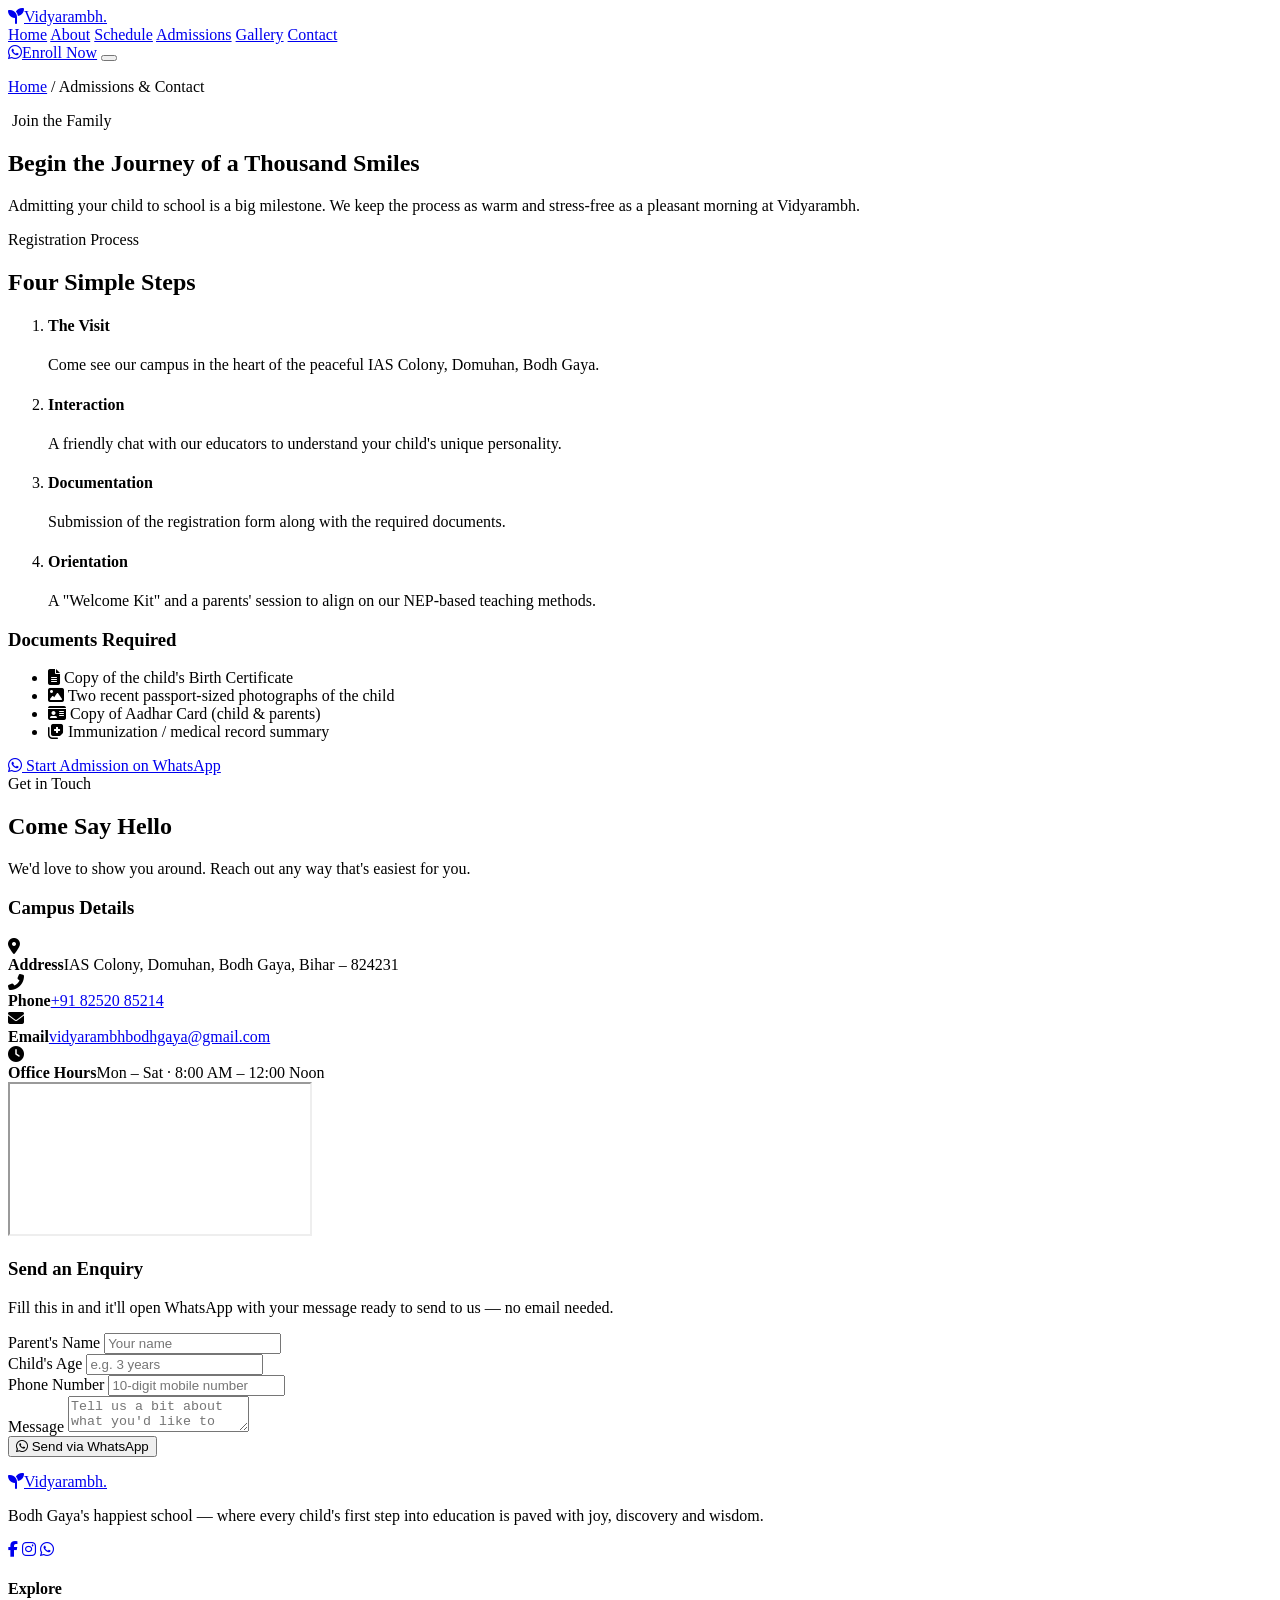
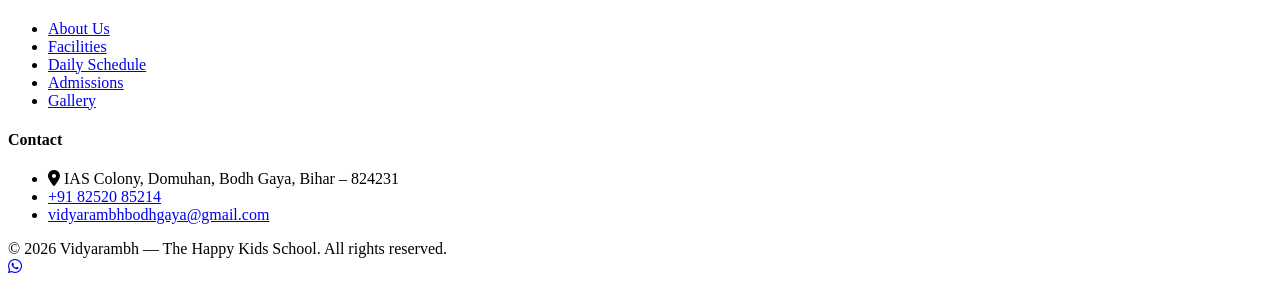
==== admissions.html @ e0a24df2 "Add files via upload" ====
<!DOCTYPE html>
<html lang="en">
<head>
<meta charset="UTF-8">
<meta name="viewport" content="width=device-width, initial-scale=1.0">
<title>Admissions & Contact — Vidyarambh | Bodh Gaya</title>
<meta name="description" content="Begin the journey of a thousand smiles — Vidyarambh's admissions process, documents required, and how to get in touch in Bodh Gaya.">
<link rel="preconnect" href="https://fonts.googleapis.com">
<link rel="preconnect" href="https://fonts.gstatic.com" crossorigin>
<link href="https://fonts.googleapis.com/css2?family=Baloo+2:wght@500;600;700;800&family=Inter:wght@400;500;600;700&display=swap" rel="stylesheet">
<link rel="stylesheet" href="https://cdnjs.cloudflare.com/ajax/libs/font-awesome/6.4.0/css/all.min.css">
<link rel="stylesheet" href="assets/style.css">
</head>
<body data-page="admissions">

<svg width="0" height="0" style="position:absolute">
  <defs>
    <clipPath id="leafClip" clipPathUnits="objectBoundingBox">
      <path d="M0.5,0 C0.85,0.08 1,0.42 0.78,0.72 C0.62,0.94 0.38,0.94 0.22,0.72 C0,0.42 0.15,0.08 0.5,0 Z"/>
    </clipPath>
  </defs>
</svg>

<header>
  <div class="container navbar">
    <a href="index.html" class="logo"><span class="leaf-dot"><i class="fas fa-seedling"></i></span>Vidyarambh<span style="color:var(--coral)">.</span></a>
    <nav class="nav-links" id="navLinks">
      <a href="index.html#about" data-nav="home">Home</a>
      <a href="index.html#offerings" data-nav="home">About</a>
      <a href="schedule.html" data-nav="schedule">Schedule</a>
      <a href="admissions.html" data-nav="admissions">Admissions</a>
      <a href="gallery.html" data-nav="gallery">Gallery</a>
      <a href="admissions.html#contact" data-nav="admissions">Contact</a>
    </nav>
    <div class="nav-cta">
      <a href="https://wa.me/918252085214?text=Hello%20Vidyarambh%20School!%20I%20would%20like%20to%20enquire%20about%20admissions." target="_blank" rel="noopener" class="btn btn-primary" data-confetti><i class="fab fa-whatsapp"></i><span>Enroll Now</span></a>
      <button class="hamburger" id="hamburger" aria-label="Toggle menu" aria-expanded="false" aria-controls="navLinks">
        <span></span><span></span><span></span>
      </button>
    </div>
  </div>
</header>

<section class="page-hero">
  <div class="decor-layer kite-field"></div>
  <div class="container" style="position:relative;z-index:2;">
    <p class="breadcrumb"><a href="index.html">Home</a> / Admissions &amp; Contact</p>
    <div class="eyebrow"><i class="fas fa-house-heart"></i> Join the Family</div>
    <h1>Begin the Journey of a Thousand Smiles</h1>
    <p>Admitting your child to school is a big milestone. We keep the process as warm and stress-free as a pleasant morning at Vidyarambh.</p>
  </div>
</section>

<section id="admissions" class="admissions">
  <div class="container">
    <div class="section-head reveal">
      <div class="eyebrow">Registration Process</div>
      <h2>Four Simple Steps</h2>
    </div>
    <div class="adm-grid">
      <ol class="steps reveal">
        <li><h4>The Visit</h4><p>Come see our campus in the heart of the peaceful IAS Colony, Domuhan, Bodh Gaya.</p></li>
        <li><h4>Interaction</h4><p>A friendly chat with our educators to understand your child's unique personality.</p></li>
        <li><h4>Documentation</h4><p>Submission of the registration form along with the required documents.</p></li>
        <li><h4>Orientation</h4><p>A "Welcome Kit" and a parents' session to align on our NEP-based teaching methods.</p></li>
      </ol>
      <div class="docs-card reveal">
        <h3>Documents Required</h3>
        <ul>
          <li><i class="fas fa-file-lines"></i> Copy of the child's Birth Certificate</li>
          <li><i class="fas fa-image"></i> Two recent passport-sized photographs of the child</li>
          <li><i class="fas fa-id-card"></i> Copy of Aadhar Card (child &amp; parents)</li>
          <li><i class="fas fa-notes-medical"></i> Immunization / medical record summary</li>
        </ul>
        <a href="https://wa.me/918252085214?text=Hello%20Vidyarambh%20School!%20I'd%20like%20to%20start%20the%20admission%20process." target="_blank" rel="noopener" class="btn btn-primary btn-block" data-confetti style="margin-top:8px;"><i class="fab fa-whatsapp"></i> Start Admission on WhatsApp</a>
      </div>
    </div>
  </div>
</section>
<div class="scallop scallop-leaf"></div>

<section id="contact" class="contact">
  <div class="container">
    <div class="section-head reveal">
      <div class="eyebrow">Get in Touch</div>
      <h2>Come Say Hello</h2>
      <p>We'd love to show you around. Reach out any way that's easiest for you.</p>
    </div>
    <div class="contact-grid">
      <div class="contact-info reveal">
        <h3>Campus Details</h3>
        <div class="info-row">
          <i class="fas fa-map-marker-alt"></i>
          <div><strong>Address</strong><span>IAS Colony, Domuhan, Bodh Gaya, Bihar – 824231</span></div>
        </div>
        <div class="info-row">
          <i class="fas fa-phone-alt"></i>
          <div><strong>Phone</strong><a href="tel:+918252085214">+91 82520 85214</a></div>
        </div>
        <div class="info-row">
          <i class="fas fa-envelope"></i>
          <div><strong>Email</strong><a href="mailto:Vidyarambhbodhgaya@gmail.com">vidyarambhbodhgaya@gmail.com</a></div>
        </div>
        <div class="info-row">
          <i class="fas fa-clock"></i>
          <div><strong>Office Hours</strong><span>Mon – Sat · 8:00 AM – 12:00 Noon</span></div>
        </div>
        <div class="map-embed">
          <iframe src="https://www.google.com/maps?q=Vidyarambh+The+Happy+Kids+School,+IAS+Colony,+Domuhan,+Bodh+Gaya,+Bihar+824231&output=embed" loading="lazy" referrerpolicy="no-referrer-when-downgrade" title="Vidyarambh School location on Google Maps"></iframe>
        </div>
      </div>

      <div class="enquiry reveal">
        <h3>Send an Enquiry</h3>
        <p class="hint">Fill this in and it'll open WhatsApp with your message ready to send to us — no email needed.</p>
        <form id="enquiryForm">
          <div class="two-col">
            <div class="form-row">
              <label for="parentName">Parent's Name</label>
              <input type="text" id="parentName" required placeholder="Your name">
            </div>
            <div class="form-row">
              <label for="childAge">Child's Age</label>
              <input type="text" id="childAge" required placeholder="e.g. 3 years">
            </div>
          </div>
          <div class="form-row">
            <label for="phone">Phone Number</label>
            <input type="tel" id="phone" required placeholder="10-digit mobile number">
          </div>
          <div class="form-row">
            <label for="message">Message</label>
            <textarea id="message" placeholder="Tell us a bit about what you'd like to know"></textarea>
          </div>
          <button type="submit" class="btn btn-primary btn-block"><i class="fab fa-whatsapp"></i> Send via WhatsApp</button>
          <p class="form-status" id="formStatus"></p>
        </form>
      </div>
    </div>
  </div>
</section>

<footer>
  <div class="container footer-grid">
    <div class="footer-brand">
      <a href="index.html" class="logo"><span class="leaf-dot"><i class="fas fa-seedling"></i></span>Vidyarambh<span style="color:var(--marigold)">.</span></a>
      <p>Bodh Gaya's happiest school — where every child's first step into education is paved with joy, discovery and wisdom.</p>
      <div class="socials">
        <a href="#" aria-label="Facebook"><i class="fab fa-facebook-f"></i></a>
        <a href="#" aria-label="Instagram"><i class="fab fa-instagram"></i></a>
        <a href="https://wa.me/918252085214" target="_blank" rel="noopener" aria-label="WhatsApp"><i class="fab fa-whatsapp"></i></a>
      </div>
    </div>
    <div>
      <h4>Explore</h4>
      <ul>
        <li><a href="index.html#about">About Us</a></li>
        <li><a href="index.html#offerings">Facilities</a></li>
        <li><a href="schedule.html">Daily Schedule</a></li>
        <li><a href="admissions.html">Admissions</a></li>
        <li><a href="gallery.html">Gallery</a></li>
      </ul>
    </div>
    <div>
      <h4>Contact</h4>
      <ul>
        <li><i class="fas fa-map-marker-alt"></i> IAS Colony, Domuhan, Bodh Gaya, Bihar – 824231</li>
        <li><a href="tel:+918252085214">+91 82520 85214</a></li>
        <li><a href="mailto:Vidyarambhbodhgaya@gmail.com">vidyarambhbodhgaya@gmail.com</a></li>
      </ul>
    </div>
  </div>
  <div class="copyright">&copy; 2026 Vidyarambh — The Happy Kids School. All rights reserved.</div>
</footer>

<a href="https://wa.me/918252085214?text=Hello%20Vidyarambh%20School!%20I%20would%20like%20to%20enquire%20about%20admissions." target="_blank" rel="noopener" class="wa-float" aria-label="Chat on WhatsApp"><i class="fab fa-whatsapp"></i></a>

<script src="assets/script.js"></script>
</body>
</html>
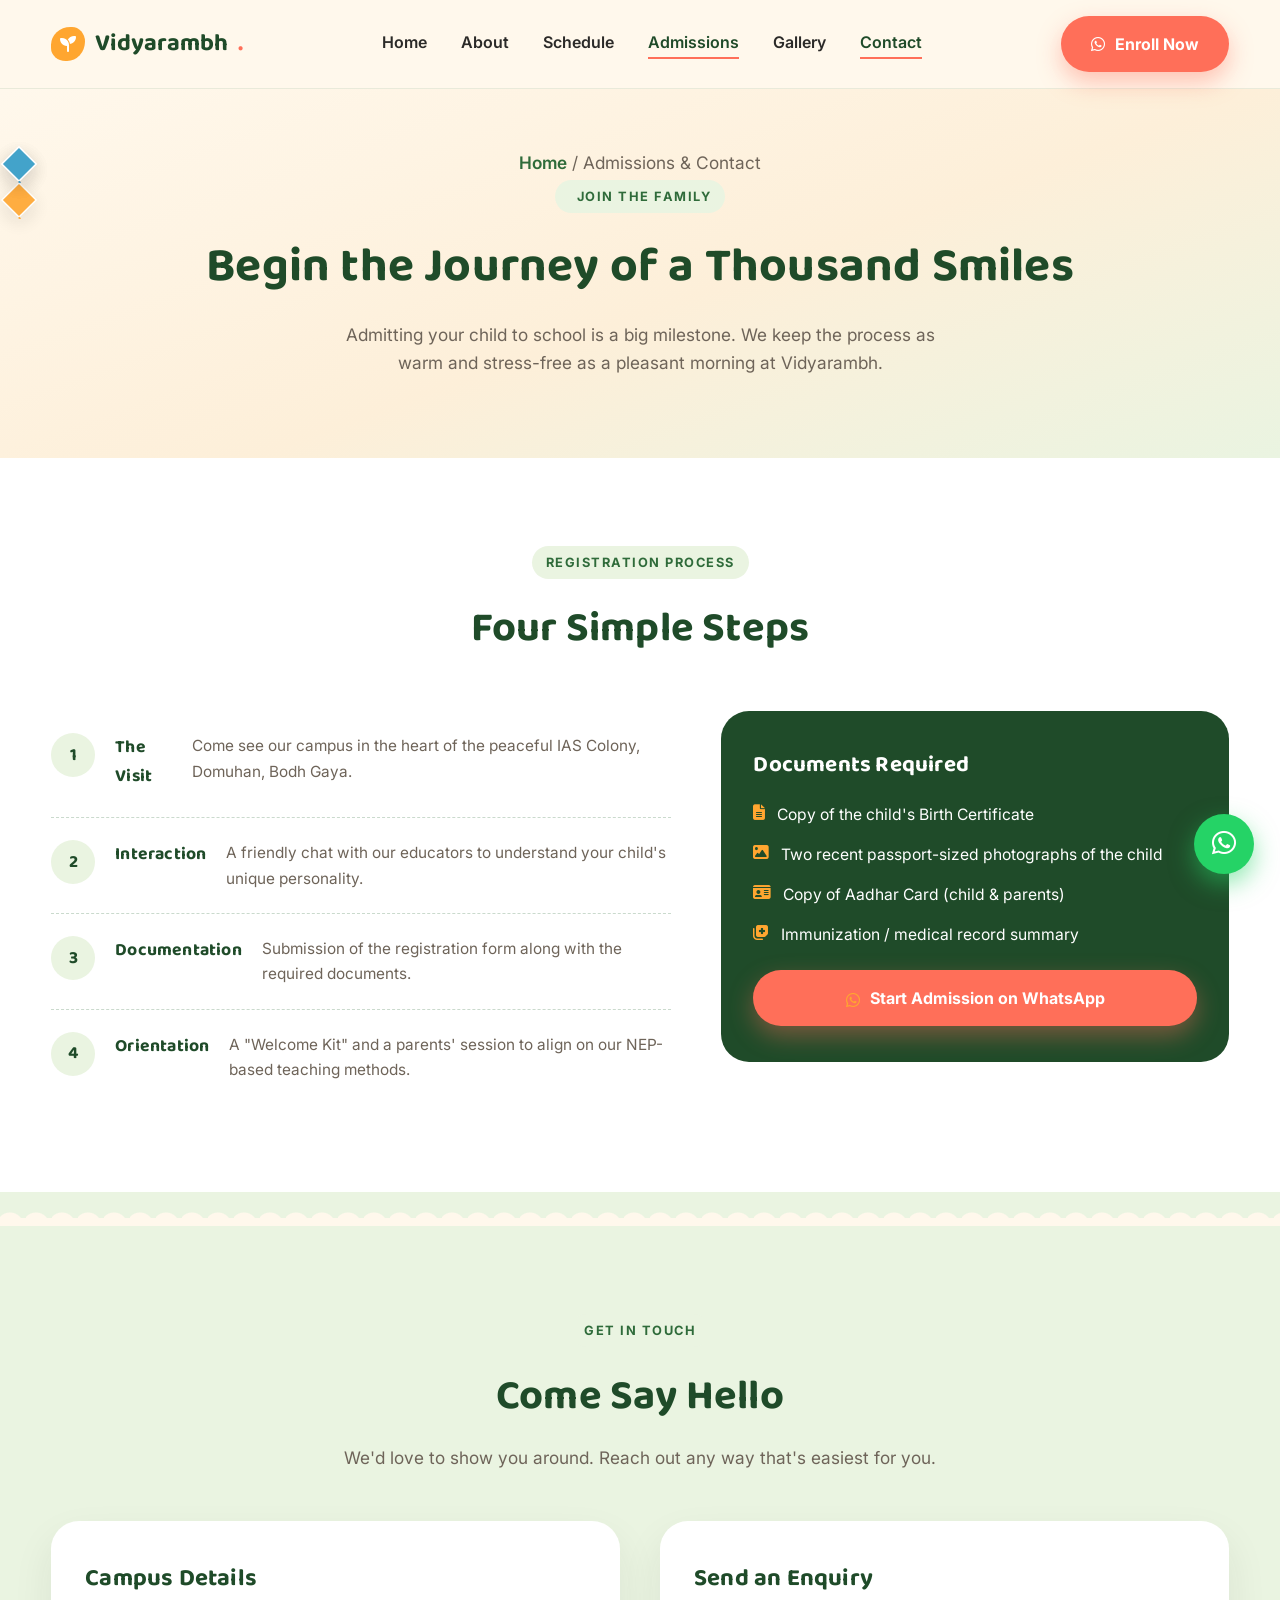
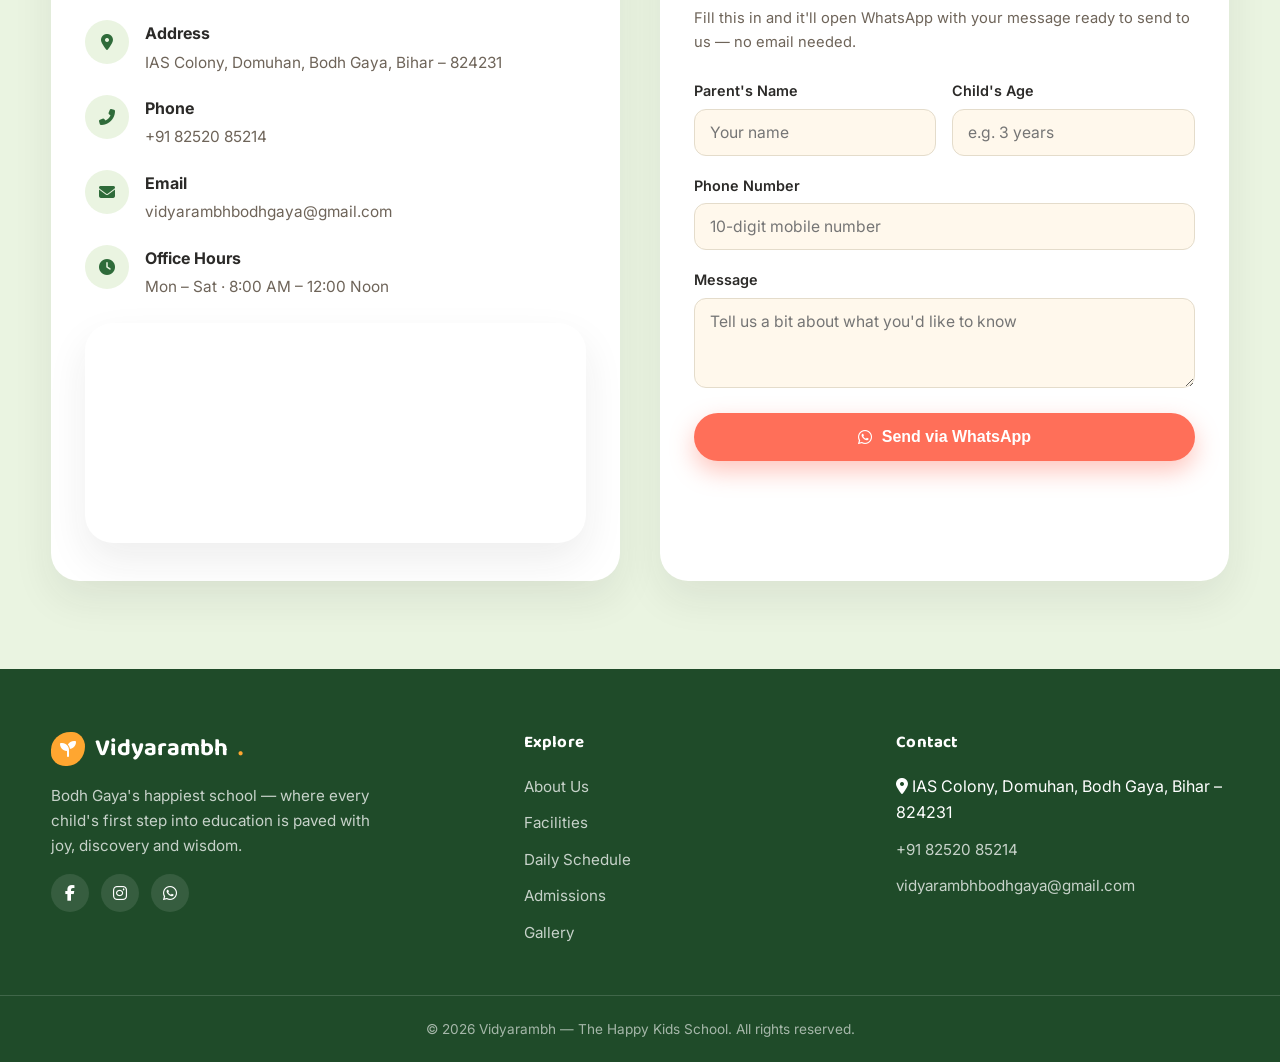
==== commit 11d08750: "Add files via upload" ====
--- a/admissions.html
+++ b/admissions.html
@@ -9,7 +9,7 @@
 <link rel="preconnect" href="https://fonts.gstatic.com" crossorigin>
 <link href="https://fonts.googleapis.com/css2?family=Baloo+2:wght@500;600;700;800&family=Inter:wght@400;500;600;700&display=swap" rel="stylesheet">
 <link rel="stylesheet" href="https://cdnjs.cloudflare.com/ajax/libs/font-awesome/6.4.0/css/all.min.css">
-<link rel="stylesheet" href="assets/style.css">
+<link rel="stylesheet" href="style.css">
 </head>
 <body data-page="admissions">
 
@@ -175,6 +175,6 @@
 
 <a href="https://wa.me/918252085214?text=Hello%20Vidyarambh%20School!%20I%20would%20like%20to%20enquire%20about%20admissions." target="_blank" rel="noopener" class="wa-float" aria-label="Chat on WhatsApp"><i class="fab fa-whatsapp"></i></a>
 
-<script src="assets/script.js"></script>
+<script src="script.js"></script>
 </body>
 </html>
--- a/style.css
+++ b/style.css
@@ -0,0 +1,312 @@
+/* =====================================================
+   VIDYARAMBH — shared stylesheet
+   ===================================================== */
+
+/* ---------- TOKENS ---------- */
+:root{
+  --marigold:#FFA630;
+  --coral:#FF6F59;
+  --peepal:#2F6B3A;
+  --peepal-deep:#1F4B29;
+  --leaf-tint:#EAF4E1;
+  --sky:#2FA8D5;
+  --cream:#FFF8EC;
+  --paper:#FFFFFF;
+  --ink:#2B2A28;
+  --ink-soft:#6E6459;
+  --radius-lg:28px;
+  --radius-md:18px;
+  --font-display:'Baloo 2', cursive;
+  --font-body:'Inter', sans-serif;
+  --shadow-soft:0 18px 40px rgba(43,42,40,0.08);
+}
+*{margin:0;padding:0;box-sizing:border-box;}
+html{scroll-behavior:smooth;}
+body{font-family:var(--font-body);color:var(--ink);background:var(--cream);line-height:1.65;overflow-x:hidden;
+  opacity:0; animation:pageIn .6s ease forwards;}
+@keyframes pageIn{to{opacity:1;}}
+h1,h2,h3,h4{font-family:var(--font-display);color:var(--peepal-deep);letter-spacing:.2px;}
+a{text-decoration:none;color:inherit;}
+img{display:block;max-width:100%;}
+.container{width:92%;max-width:1180px;margin:0 auto;}
+.eyebrow{display:inline-flex;align-items:center;gap:8px;font-weight:700;font-size:.8rem;letter-spacing:1.5px;text-transform:uppercase;color:var(--peepal);background:var(--leaf-tint);padding:6px 14px;border-radius:50px;margin-bottom:16px;}
+.section-head{text-align:center;max-width:640px;margin:0 auto 48px;}
+.section-head h2{font-size:clamp(1.9rem,3.5vw,2.6rem);margin-bottom:12px;}
+.section-head p{color:var(--ink-soft);font-size:1.08rem;}
+section{padding:88px 0;position:relative;}
+:focus-visible{outline:3px solid var(--sky);outline-offset:3px;}
+
+.leaf-frame{clip-path:url(#leafClip);}
+
+.scallop{height:34px;width:100%;}
+.scallop-cream{background:radial-gradient(circle at 10px 34px, transparent 13px, var(--cream) 14px) 0 0/26px 26px repeat-x;}
+.scallop-leaf{background:radial-gradient(circle at 10px 34px, transparent 13px, var(--leaf-tint) 14px) 0 0/26px 26px repeat-x;}
+.scallop-white{background:radial-gradient(circle at 10px 34px, transparent 13px, var(--paper) 14px) 0 0/26px 26px repeat-x;}
+.scallop-up{transform:rotate(180deg);margin-top:-1px;}
+
+/* ---------- BUTTONS (bouncy) ---------- */
+.btn{display:inline-flex;align-items:center;gap:10px;padding:15px 30px;border-radius:50px;font-weight:700;font-size:1rem;border:none;cursor:pointer;
+  transition:transform .18s cubic-bezier(.34,1.56,.64,1), box-shadow .25s ease;}
+.btn-primary{background:var(--coral);color:#fff;box-shadow:0 10px 24px rgba(255,111,89,.4);}
+.btn-primary:hover{transform:translateY(-4px) scale(1.04);box-shadow:0 14px 30px rgba(255,111,89,.5);}
+.btn-primary:active{transform:scale(.95);}
+.btn-outline{background:transparent;color:var(--peepal-deep);border:2px solid var(--peepal-deep);}
+.btn-outline:hover{background:var(--peepal-deep);color:#fff;transform:translateY(-4px) scale(1.04);}
+.btn-outline:active{transform:scale(.95);}
+.btn-block{width:100%;justify-content:center;}
+
+/* ---------- HEADER / NAV ---------- */
+header{position:sticky;top:0;z-index:1000;background:rgba(255,248,236,.92);backdrop-filter:blur(8px);border-bottom:1px solid rgba(47,107,58,.1);}
+.navbar{display:flex;align-items:center;justify-content:space-between;padding:16px 0;}
+.logo{display:flex;align-items:center;gap:10px;font-family:var(--font-display);font-size:1.5rem;font-weight:700;color:var(--peepal-deep);}
+.logo .leaf-dot{width:34px;height:34px;background:var(--marigold);display:flex;align-items:center;justify-content:center;border-radius:60% 40% 55% 45%/55% 45% 60% 40%;color:#fff;font-size:1rem;
+  animation:wiggle 4s ease-in-out infinite;}
+@keyframes wiggle{0%,85%,100%{transform:rotate(0deg);}88%{transform:rotate(-12deg);}91%{transform:rotate(10deg);}94%{transform:rotate(-6deg);}97%{transform:rotate(0deg);}}
+.nav-links{display:flex;align-items:center;gap:34px;}
+.nav-links a{font-weight:600;color:var(--ink);position:relative;padding-bottom:4px;}
+.nav-links a::after{content:'';position:absolute;left:0;bottom:0;height:2px;width:0;background:var(--coral);transition:width .25s;}
+.nav-links a:hover::after,.nav-links a.active::after{width:100%;}
+.nav-links a.active{color:var(--peepal-deep);}
+.nav-cta{display:flex;align-items:center;gap:14px;}
+.hamburger{display:none;flex-direction:column;gap:5px;background:none;border:none;cursor:pointer;padding:6px;}
+.hamburger span{width:26px;height:3px;background:var(--peepal-deep);border-radius:3px;transition:.3s;}
+.hamburger.active span:nth-child(1){transform:translateY(8px) rotate(45deg);}
+.hamburger.active span:nth-child(2){opacity:0;}
+.hamburger.active span:nth-child(3){transform:translateY(-8px) rotate(-45deg);}
+
+/* ---------- FLOATING DECOR: balloons / kites / bubbles ---------- */
+.decor-layer{position:absolute;inset:0;overflow:hidden;pointer-events:none;z-index:1;}
+.floaty{position:absolute;border-radius:50%;animation:float 7s ease-in-out infinite;}
+.f1{top:6%;left:2%;width:70px;height:70px;background:var(--marigold);opacity:.85;}
+.f2{bottom:10%;right:4%;width:50px;height:50px;background:var(--sky);opacity:.8;animation-delay:1.5s;}
+.f3{top:45%;left:-2%;width:34px;height:34px;background:var(--coral);opacity:.75;animation-delay:.7s;}
+@keyframes float{0%,100%{transform:translateY(0);}50%{transform:translateY(-18px);}}
+
+.kite{position:absolute;width:38px;height:38px;pointer-events:none;opacity:.9;animation:kiteDrift 14s linear infinite;}
+.kite svg{width:100%;height:100%;filter:drop-shadow(0 6px 10px rgba(0,0,0,.12));}
+@keyframes kiteDrift{
+  0%{transform:translate(-10vw,10vh) rotate(-8deg);}
+  25%{transform:translate(20vw,-4vh) rotate(6deg);}
+  50%{transform:translate(45vw,8vh) rotate(-6deg);}
+  75%{transform:translate(70vw,-6vh) rotate(8deg);}
+  100%{transform:translate(105vw,6vh) rotate(-8deg);}
+}
+
+.bubble{position:absolute;bottom:-60px;border-radius:50%;background:radial-gradient(circle at 30% 30%, rgba(255,255,255,.9), rgba(255,255,255,.15));
+  border:1px solid rgba(255,255,255,.6);animation:bubbleUp linear infinite;}
+@keyframes bubbleUp{
+  0%{transform:translateY(0) translateX(0);opacity:0;}
+  10%{opacity:.8;}
+  100%{transform:translateY(-620px) translateX(30px);opacity:0;}
+}
+
+/* click-to-pop balloons in hero */
+.balloon{position:absolute;width:46px;height:58px;border-radius:50% 50% 50% 50%/58% 58% 42% 42%;cursor:pointer;
+  animation:balloonBob 4.5s ease-in-out infinite;transition:transform .15s ease, opacity .3s ease;z-index:3;}
+.balloon::after{content:'';position:absolute;left:50%;bottom:-14px;width:2px;height:16px;background:rgba(43,42,40,.35);transform:translateX(-50%);}
+.balloon:hover{transform:scale(1.08);}
+.balloon.pop{animation:none;transform:scale(1.6);opacity:0;}
+@keyframes balloonBob{0%,100%{transform:translateY(0) rotate(-2deg);}50%{transform:translateY(-14px) rotate(2deg);}}
+
+/* ---------- MASCOT ---------- */
+.mascot-wrap{position:absolute;right:2%;bottom:0;width:150px;z-index:3;cursor:pointer;}
+.mascot{width:100%;animation:mascotBob 3.2s ease-in-out infinite;transform-origin:bottom center;}
+@keyframes mascotBob{0%,100%{transform:translateY(0) rotate(0deg);}50%{transform:translateY(-10px) rotate(1.5deg);}}
+.mascot .wing{transform-origin:70% 55%;animation:wingFlap 1.8s ease-in-out infinite;}
+@keyframes wingFlap{0%,100%{transform:rotate(0deg);}50%{transform:rotate(-22deg);}}
+.mascot .eye{animation:blink 4.5s ease-in-out infinite;transform-origin:center;}
+@keyframes blink{0%,92%,100%{transform:scaleY(1);}94%{transform:scaleY(.1);}96%{transform:scaleY(1);}}
+.speech-bubble{position:absolute;top:-58px;right:0;background:#fff;border-radius:16px;padding:10px 16px;font-weight:700;
+  font-family:var(--font-body);font-size:.85rem;color:var(--peepal-deep);box-shadow:var(--shadow-soft);white-space:nowrap;
+  opacity:0;transform:translateY(8px) scale(.9);transition:opacity .25s ease, transform .25s ease;pointer-events:none;}
+.speech-bubble::after{content:'';position:absolute;bottom:-8px;right:24px;border-width:8px 8px 0;border-style:solid;border-color:#fff transparent transparent;}
+.mascot-wrap.talking .speech-bubble{opacity:1;transform:translateY(0) scale(1);}
+
+/* ---------- HERO ---------- */
+.hero{padding:70px 0 110px;background:linear-gradient(160deg,#FFF8EC 0%,#FDEFD9 55%,#EAF4E1 100%);position:relative;overflow:hidden;}
+.hero .container{display:flex;align-items:center;gap:50px;position:relative;z-index:2;}
+.hero-content{flex:1.05;}
+.hero-content h1{font-size:clamp(2.4rem,5vw,3.6rem);line-height:1.15;margin-bottom:20px;}
+.hero-content h1 .accent{color:var(--coral);}
+.hero-content p.lead{font-size:1.15rem;color:var(--ink-soft);margin-bottom:14px;max-width:520px;}
+.hero-content .quote{font-family:var(--font-display);font-size:1.15rem;color:var(--peepal);margin:22px 0 30px;}
+.hero-actions{display:flex;flex-wrap:wrap;gap:16px;align-items:center;}
+.seats-note{font-size:.9rem;color:var(--ink-soft);font-weight:600;}
+.hero-image{flex:1;position:relative;}
+.hero-image .leaf-frame{width:100%;aspect-ratio:1/1.05;object-fit:cover;transform:rotate(-3deg);box-shadow:var(--shadow-soft);}
+
+/* ---------- PAGE HERO (inner pages) ---------- */
+.page-hero{padding:60px 0 80px;background:linear-gradient(160deg,#FFF8EC 0%,#FDEFD9 55%,#EAF4E1 100%);text-align:center;position:relative;overflow:hidden;}
+.page-hero .eyebrow{margin-bottom:14px;}
+.page-hero h1{font-size:clamp(2.1rem,4.5vw,3rem);margin-bottom:14px;}
+.page-hero p{color:var(--ink-soft);max-width:600px;margin:0 auto;font-size:1.08rem;}
+.breadcrumb{margin-bottom:18px;font-size:.85rem;color:var(--ink-soft);}
+.breadcrumb a{color:var(--peepal);font-weight:600;}
+
+/* ---------- ABOUT / PHILOSOPHY ---------- */
+.philosophy{background:var(--cream);}
+.grid-2{display:grid;grid-template-columns:1fr 1fr;gap:34px;}
+.p-card{background:var(--paper);padding:42px 36px;border-radius:var(--radius-lg);box-shadow:var(--shadow-soft);position:relative;transition:transform .35s cubic-bezier(.34,1.56,.64,1);}
+.p-card:hover{transform:translateY(-8px) rotate(-1deg);}
+.p-card .icon{width:60px;height:60px;border-radius:60% 40% 55% 45%/55% 40% 60% 45%;display:flex;align-items:center;justify-content:center;font-size:1.5rem;color:#fff;margin-bottom:20px;transition:transform .3s;}
+.p-card:hover .icon{transform:scale(1.15) rotate(8deg);}
+.p-card.c1 .icon{background:var(--sky);}
+.p-card.c2 .icon{background:var(--marigold);}
+.p-card h3{font-size:1.4rem;margin-bottom:10px;}
+.p-card p{color:var(--ink-soft);}
+
+/* ---------- OFFERINGS ---------- */
+.offerings{background:var(--leaf-tint);}
+.grid-4{display:grid;grid-template-columns:repeat(auto-fit,minmax(240px,1fr));gap:28px;}
+.offer-card{background:var(--paper);padding:34px 26px;border-radius:var(--radius-md);text-align:center;box-shadow:0 10px 26px rgba(43,42,40,.06);transition:transform .35s cubic-bezier(.34,1.56,.64,1);}
+.offer-card:hover{transform:translateY(-8px) scale(1.03);}
+.offer-card i{font-size:1.7rem;color:var(--peepal);background:var(--leaf-tint);width:64px;height:64px;border-radius:50%;display:flex;align-items:center;justify-content:center;margin:0 auto 16px;transition:transform .35s;}
+.offer-card:hover i{transform:rotate(-14deg) scale(1.12);}
+.offer-card h4{font-size:1.15rem;margin-bottom:8px;}
+.offer-card p{color:var(--ink-soft);font-size:.96rem;}
+
+/* ---------- NEP ---------- */
+.nep{background:var(--paper);}
+.nep-grid{display:grid;grid-template-columns:1fr 1fr;gap:22px;}
+.nep-item{display:flex;gap:18px;background:var(--cream);padding:26px;border-radius:var(--radius-md);border-left:5px solid var(--coral);transition:transform .25s ease;}
+.nep-item:hover{transform:translateX(6px);}
+.nep-item i{font-size:1.4rem;color:var(--coral);margin-top:3px;}
+.nep-item h4{font-size:1.15rem;margin-bottom:6px;}
+.nep-item p{color:var(--ink-soft);font-size:.96rem;}
+.no-bag{margin-top:40px;background:var(--peepal-deep);color:#fff;border-radius:var(--radius-md);padding:22px 28px;display:flex;align-items:center;gap:16px;}
+.no-bag i{font-size:1.6rem;color:var(--marigold);}
+.no-bag strong{display:block;font-family:var(--font-display);}
+
+/* ---------- SCHEDULE ---------- */
+.schedule{background:var(--cream);}
+.schedule-note{text-align:center;color:var(--ink-soft);max-width:560px;margin:-20px auto 50px;font-size:.98rem;}
+.day-track-wrap{position:relative;padding-top:30px;}
+.sun{position:absolute;top:-6px;left:0;width:34px;height:34px;font-size:1.5rem;display:flex;align-items:center;justify-content:center;
+  animation:sunTravel 9s ease-in-out infinite;z-index:4;}
+@keyframes sunTravel{
+  0%{left:0%; transform:translateY(0) rotate(0deg);}
+  50%{left:calc(100% - 34px); transform:translateY(-10px) rotate(180deg);}
+  100%{left:0%; transform:translateY(0) rotate(360deg);}
+}
+.day-flow{display:flex;overflow-x:auto;gap:0;padding-bottom:20px;scroll-snap-type:x proximity;}
+.day-flow::-webkit-scrollbar{height:8px;}
+.day-flow::-webkit-scrollbar-thumb{background:var(--marigold);border-radius:10px;}
+.stop{scroll-snap-align:start;min-width:190px;flex:1;text-align:center;position:relative;padding:0 14px;}
+.stop:not(:last-child)::after{content:'';position:absolute;top:34px;right:-4px;width:calc(100% - 20px);height:3px;background:repeating-linear-gradient(90deg,var(--marigold) 0 8px, transparent 8px 14px);}
+.stop-marker{width:68px;height:68px;margin:0 auto 16px;border-radius:55% 45% 60% 40%/50% 55% 45% 50%;background:var(--peepal);color:#fff;display:flex;align-items:center;justify-content:center;font-size:1.4rem;position:relative;z-index:2;box-shadow:0 8px 18px rgba(47,107,58,.35);transition:transform .3s cubic-bezier(.34,1.56,.64,1);}
+.stop:hover .stop-marker{transform:scale(1.15) rotate(-6deg);}
+.stop:nth-child(even) .stop-marker{background:var(--coral);box-shadow:0 8px 18px rgba(255,111,89,.35);}
+.stop-time{font-weight:700;color:var(--peepal-deep);font-size:.85rem;margin-bottom:4px;}
+.stop-hi{font-family:var(--font-display);font-size:1.05rem;margin-bottom:2px;}
+.stop-en{font-size:.85rem;color:var(--ink-soft);}
+
+.week-note-card{margin-top:56px;background:var(--paper);border-radius:var(--radius-lg);padding:36px;box-shadow:var(--shadow-soft);display:flex;gap:22px;align-items:flex-start;}
+.week-note-card i{font-size:1.8rem;color:var(--marigold);margin-top:4px;}
+
+/* ---------- ADMISSIONS ---------- */
+.admissions{background:var(--paper);}
+.adm-grid{display:grid;grid-template-columns:1.1fr .9fr;gap:50px;align-items:start;}
+.steps{list-style:none;counter-reset:step;}
+.steps li{counter-increment:step;display:flex;gap:20px;padding:22px 0;border-bottom:1px dashed rgba(47,107,58,.25);}
+.steps li:last-child{border-bottom:none;}
+.steps li::before{content:counter(step);flex-shrink:0;width:44px;height:44px;border-radius:50%;background:var(--leaf-tint);color:var(--peepal-deep);font-family:var(--font-display);font-weight:700;display:flex;align-items:center;justify-content:center;font-size:1.1rem;transition:transform .25s cubic-bezier(.34,1.56,.64,1);}
+.steps li:hover::before{transform:scale(1.15) rotate(-8deg);background:var(--marigold);color:#fff;}
+.steps li h4{margin-bottom:4px;font-size:1.1rem;}
+.steps li p{color:var(--ink-soft);font-size:.96rem;}
+.docs-card{background:var(--peepal-deep);color:#fff;border-radius:var(--radius-lg);padding:36px 32px;}
+.docs-card h3{color:#fff;font-size:1.4rem;margin-bottom:18px;}
+.docs-card ul{list-style:none;}
+.docs-card li{display:flex;gap:12px;margin-bottom:14px;font-size:.98rem;}
+.docs-card i{color:var(--marigold);margin-top:3px;}
+
+/* ---------- CONTACT ---------- */
+.contact{background:var(--leaf-tint);}
+.contact-grid{display:grid;grid-template-columns:1fr 1fr;gap:40px;align-items:stretch;}
+.contact-info{background:var(--paper);border-radius:var(--radius-lg);padding:38px 34px;box-shadow:var(--shadow-soft);}
+.contact-info h3{font-size:1.5rem;margin-bottom:22px;}
+.info-row{display:flex;gap:16px;margin-bottom:20px;}
+.info-row i{width:44px;height:44px;border-radius:50%;background:var(--leaf-tint);color:var(--peepal);display:flex;align-items:center;justify-content:center;flex-shrink:0;}
+.info-row strong{display:block;margin-bottom:2px;}
+.info-row span, .info-row a{color:var(--ink-soft);font-size:.96rem;}
+.map-embed{border-radius:var(--radius-lg);overflow:hidden;box-shadow:var(--shadow-soft);min-height:220px;margin-top:24px;}
+.map-embed iframe{width:100%;height:220px;border:0;display:block;}
+
+.enquiry{background:var(--paper);border-radius:var(--radius-lg);padding:38px 34px;box-shadow:var(--shadow-soft);}
+.enquiry h3{font-size:1.5rem;margin-bottom:8px;}
+.enquiry p.hint{color:var(--ink-soft);font-size:.92rem;margin-bottom:24px;}
+.form-row{margin-bottom:18px;}
+.form-row label{display:block;font-weight:600;font-size:.9rem;margin-bottom:6px;}
+.form-row input, .form-row select, .form-row textarea{width:100%;padding:13px 15px;border-radius:12px;border:1.5px solid #E4DCCB;font-family:var(--font-body);font-size:.98rem;background:var(--cream);transition:border-color .2s;}
+.form-row input:focus, .form-row select:focus, .form-row textarea:focus{border-color:var(--peepal);outline:none;}
+.form-row textarea{resize:vertical;min-height:90px;}
+.two-col{display:grid;grid-template-columns:1fr 1fr;gap:16px;}
+.form-status{margin-top:12px;font-size:.9rem;color:var(--peepal-deep);min-height:20px;}
+
+/* ---------- GALLERY ---------- */
+.gallery-section{background:var(--cream);}
+.gallery-grid{columns:3 260px;column-gap:22px;}
+.gallery-item{break-inside:avoid;margin-bottom:22px;border-radius:var(--radius-md);overflow:hidden;box-shadow:var(--shadow-soft);cursor:pointer;position:relative;transition:transform .3s cubic-bezier(.34,1.56,.64,1);}
+.gallery-item:hover{transform:translateY(-6px) rotate(-.6deg);}
+.gallery-item img{width:100%;transition:transform .5s ease;}
+.gallery-item:hover img{transform:scale(1.08);}
+.gallery-cap{position:absolute;left:0;right:0;bottom:0;padding:14px 16px;background:linear-gradient(to top, rgba(31,75,41,.85), transparent);color:#fff;font-size:.85rem;font-weight:600;opacity:0;transition:opacity .3s;}
+.gallery-item:hover .gallery-cap{opacity:1;}
+.lightbox{position:fixed;inset:0;background:rgba(31,75,41,.92);display:flex;align-items:center;justify-content:center;z-index:2000;opacity:0;pointer-events:none;transition:opacity .3s;padding:30px;}
+.lightbox.open{opacity:1;pointer-events:auto;}
+.lightbox img{max-width:90vw;max-height:80vh;border-radius:var(--radius-md);box-shadow:0 20px 60px rgba(0,0,0,.4);transform:scale(.9);transition:transform .3s;}
+.lightbox.open img{transform:scale(1);}
+.lightbox-close{position:absolute;top:26px;right:32px;color:#fff;font-size:2rem;background:none;border:none;cursor:pointer;transition:transform .2s;}
+.lightbox-close:hover{transform:rotate(90deg);}
+
+/* ---------- FOOTER ---------- */
+footer{background:var(--peepal-deep);color:#fff;padding-top:60px;}
+.footer-grid{display:grid;grid-template-columns:1.3fr 1fr 1fr;gap:40px;padding-bottom:40px;}
+.footer-brand .logo{color:#fff;}
+.footer-brand p{color:rgba(255,255,255,.75);margin-top:14px;max-width:320px;font-size:.95rem;}
+footer h4{color:#fff;font-size:1.05rem;margin-bottom:16px;}
+footer ul{list-style:none;}
+footer ul li{margin-bottom:10px;}
+footer ul a{color:rgba(255,255,255,.75);font-size:.95rem;transition:color .2s;}
+footer ul a:hover{color:var(--marigold);}
+.socials{display:flex;gap:12px;margin-top:16px;}
+.socials a{width:38px;height:38px;border-radius:50%;background:rgba(255,255,255,.1);display:flex;align-items:center;justify-content:center;color:#fff;transition:.25s;}
+.socials a:hover{background:var(--marigold);transform:translateY(-4px) rotate(8deg);}
+.copyright{border-top:1px solid rgba(255,255,255,.15);text-align:center;padding:22px 0;font-size:.85rem;color:rgba(255,255,255,.6);}
+
+/* ---------- FLOATING WHATSAPP ---------- */
+.wa-float{position:fixed;bottom:26px;right:26px;width:60px;height:60px;background:#25D366;border-radius:50%;display:flex;align-items:center;justify-content:center;color:#fff;font-size:1.7rem;box-shadow:0 10px 24px rgba(37,211,102,.5);z-index:999;animation:pulse 2.6s infinite;}
+.wa-float:hover{transform:scale(1.1) rotate(8deg);}
+@keyframes pulse{0%{box-shadow:0 0 0 0 rgba(37,211,102,.55);}70%{box-shadow:0 0 0 16px rgba(37,211,102,0);}100%{box-shadow:0 0 0 0 rgba(37,211,102,0);}}
+
+/* ---------- CONFETTI CANVAS ---------- */
+#confettiCanvas{position:fixed;inset:0;pointer-events:none;z-index:3000;}
+
+/* ---------- REVEAL ON SCROLL (bouncy) ---------- */
+.reveal{opacity:0;transform:translateY(30px) scale(.97);transition:opacity .6s cubic-bezier(.34,1.56,.64,1), transform .6s cubic-bezier(.34,1.56,.64,1);}
+.reveal.in{opacity:1;transform:translateY(0) scale(1);}
+
+@media(prefers-reduced-motion:reduce){
+  *{animation-duration:.01ms !important;animation-iteration-count:1 !important;transition-duration:.01ms !important;}
+}
+
+/* ---------- RESPONSIVE ---------- */
+@media(max-width:900px){
+  .hero .container{flex-direction:column;}
+  .hero-content{text-align:center;}
+  .hero-actions{justify-content:center;}
+  .hero-content p.lead{margin-left:auto;margin-right:auto;}
+  .grid-2, .nep-grid, .adm-grid, .contact-grid, .two-col{grid-template-columns:1fr;}
+  .footer-grid{grid-template-columns:1fr;}
+  .nav-links{position:fixed;top:72px;left:0;right:0;background:var(--cream);flex-direction:column;align-items:flex-start;padding:24px 6%;gap:18px;box-shadow:0 12px 20px rgba(0,0,0,.08);transform:translateY(-120%);opacity:0;transition:.3s;}
+  .nav-links.open{transform:translateY(0);opacity:1;}
+  .hamburger{display:flex;}
+  .nav-cta .btn span{display:none;}
+  .mascot-wrap{width:100px;right:0;}
+  .gallery-grid{columns:2 220px;}
+}
+@media(max-width:480px){
+  section{padding:64px 0;}
+  .p-card,.docs-card,.contact-info,.enquiry{padding:28px 22px;}
+  .gallery-grid{columns:1;}
+  .mascot-wrap{display:none;}
+}
